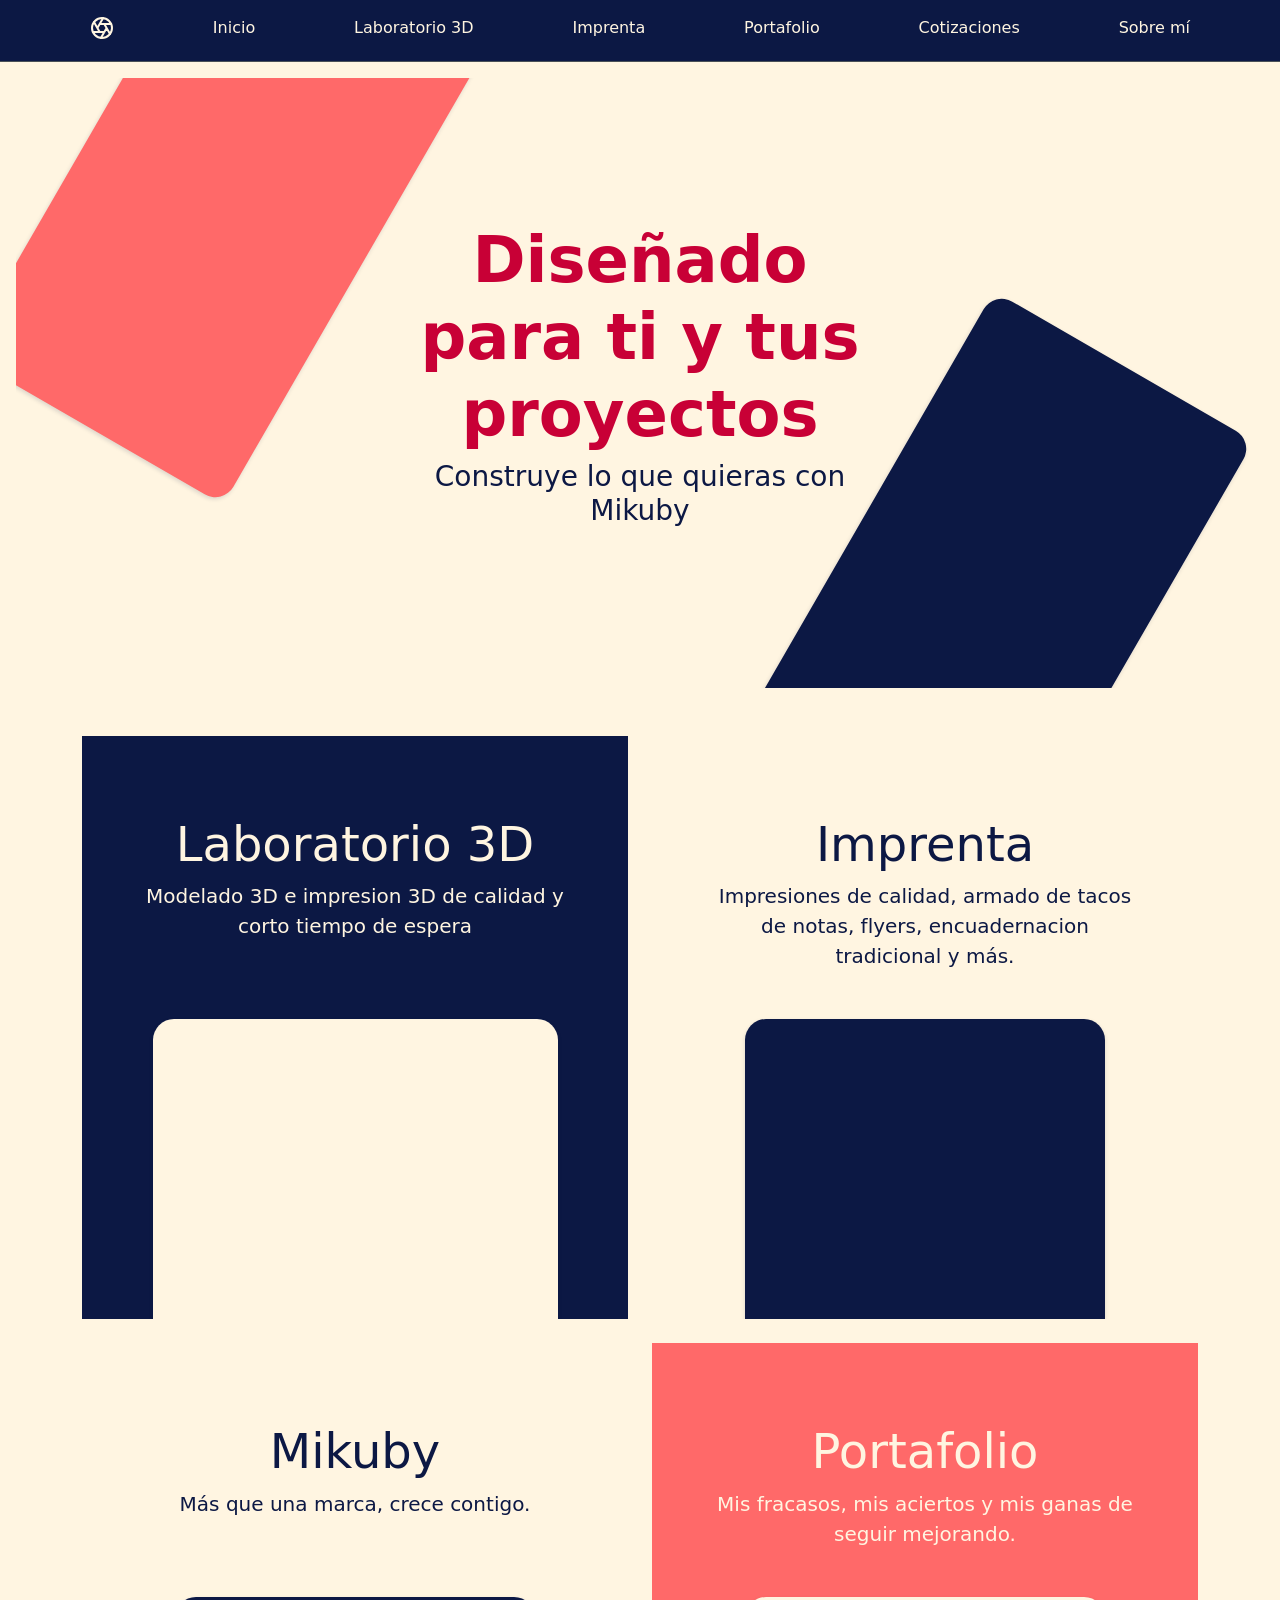
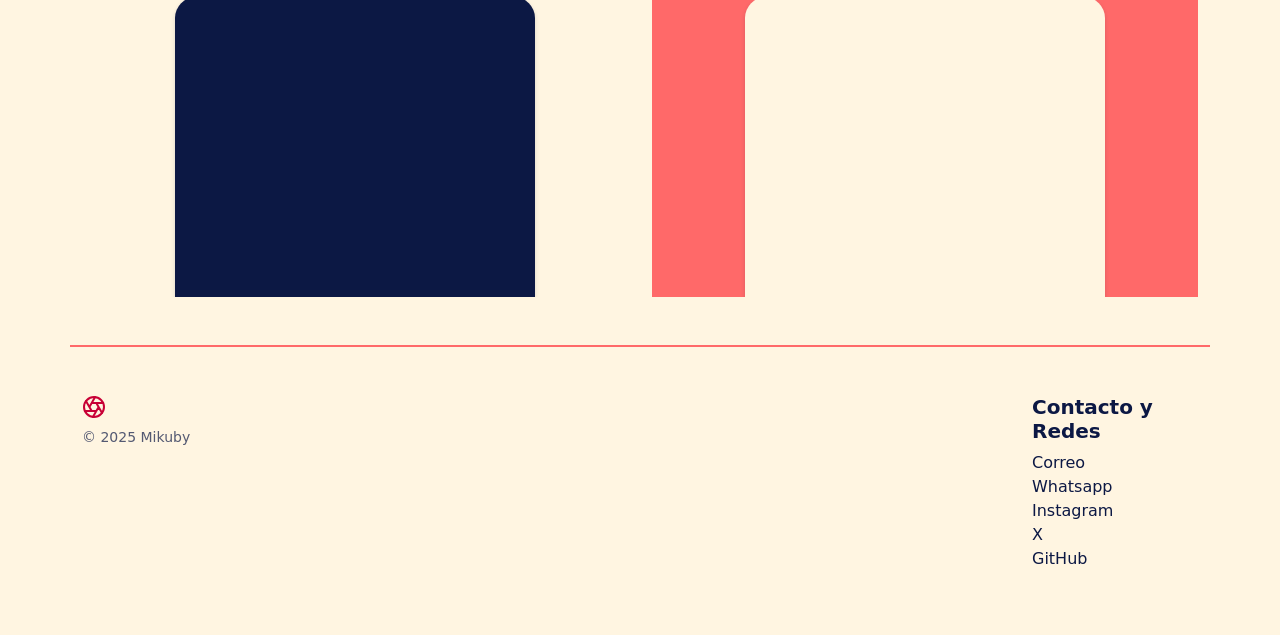
==== about.html @ ff7c7c5b "Add files via upload" ====
<!doctype html>
<html lang="es" data-bs-theme="auto">
<head>
    <meta charset="utf-8" />
    <meta name="viewport" content="width=device-width, initial-scale=1" />
    <meta name="description" content="Mikuby - Sitio en construcción" />
    <title>Mikuby - En construcción</title>
    
    <!-- Bootstrap CSS desde CDN -->
    <link href="https://cdn.jsdelivr.net/npm/bootstrap@5.3.2/dist/css/bootstrap.min.css" rel="stylesheet">
    <link href="style.css" rel="stylesheet">

</head>
<body>
    <!-- Iconos SVG -->
    <svg xmlns="http://www.w3.org/2000/svg" class="d-none">
        <symbol id="aperture" fill="none" stroke="currentColor" stroke-linecap="round" stroke-linejoin="round" stroke-width="2" viewBox="0 0 24 24">
            <circle cx="12" cy="12" r="10"></circle>
            <path d="M14.31 8l5.74 9.94M9.69 8h11.48M7.38 12l5.74-9.94M9.69 16L3.95 6.06M14.31 16H2.83m13.79-4l-5.74 9.94"></path>
        </symbol>
        <symbol id="cart" viewBox="0 0 16 16">
            <path d="M0 1.5A.5.5 0 0 1 .5 1H2a.5.5 0 0 1 .485.379L2.89 3H14.5a.5.5 0 0 1 .49.598l-1 5a.5.5 0 0 1-.465.401l-9.397.472L4.415 11H13a.5.5 0 0 1 0 1H4a.5.5 0 0 1-.491-.408L2.01 3.607 1.61 2H.5a.5.5 0 0 1-.5-.5zM3.102 4l.84 4.479 9.144-.459L13.89 4H3.102zM5 12a2 2 0 1 0 0 4 2 2 0 0 0 0-4zm7 0a2 2 0 1 0 0 4 2 2 0 0 0 0-4zm-7 1a1 1 0 1 1 0 2 1 1 0 0 1 0-2zm7 0a1 1 0 1 1 0 2 1 1 0 0 1 0-2z"></path>
        </symbol>
        <symbol id="chevron-right" viewBox="0 0 16 16">
            <path fill-rule="evenodd" d="M4.646 1.646a.5.5 0 0 1 .708 0l6 6a.5.5 0 0 1 0 .708l-6 6a.5.5 0 0 1-.708-.708L10.293 8 4.646 2.354a.5.5 0 0 1 0-.708z"></path>
        </symbol>
    </svg>

    <!-- Navegación -->
    <nav class="navbar navbar-expand-md bg-dark sticky-top border-bottom" data-bs-theme="dark">
        <div class="container">
            <a class="navbar-brand d-md-none" href="#">
                <svg class="bi" width="24" height="24"><use xlink:href="#aperture"></use></svg>
                Mikuby
            </a>
            <button class="navbar-toggler" type="button" data-bs-toggle="offcanvas" data-bs-target="#offcanvas" aria-controls="offcanvas">
                <span class="navbar-toggler-icon"></span>
            </button>
            <div class="offcanvas offcanvas-end" tabindex="-1" id="offcanvas">
                <div class="offcanvas-header">
                    <h5 class="offcanvas-title">Mikuby</h5>
                    <button type="button" class="btn-close" data-bs-dismiss="offcanvas"></button>
                </div>
                <div class="offcanvas-body">
                    <ul class="navbar-nav flex-grow-1 justify-content-between">
                        <li class="nav-item">
                            <a class="nav-link" href="index.html">
                                <svg class="bi" width="24" height="24"><use xlink:href="#aperture"></use></svg>
                            </a>
                        </li>
                        <li class="nav-item"><a class="nav-link" href="index.html">Inicio</a></li>
                        <li class="nav-item"><a class="nav-link" href="laboratorio.html">Laboratorio 3D</a></li>
                        <li class="nav-item"><a class="nav-link" href="imprenta.html">Imprenta</a></li>
                        <li class="nav-item"><a class="nav-link" href="portafolio">Portafolio</a></li>
                        <li class="nav-item"><a class="nav-link" href="cotizacion.html">Cotizaciones</a></li>
                        <li class="nav-item"><a class="nav-link" href="about.html">Sobre mí</a></li>
                    </ul>
                </div>
            </div>
        </div>
    </nav>

    <!-- Hero Section -->
    <main>
        <div class="hero-section position-relative overflow-hidden p-3 p-md-5 m-md-3 text-center">
            <div class="col-md-6 p-lg-5 mx-auto my-5">
                <h1 class="display-3 fw-bold">Diseñado para ti y tus proyectos</h1>
                <h3 class="fw-normal text-muted mb-3">Construye lo que quieras con Mikuby</h3>
                <div class="d-flex gap-3 justify-content-center lead fw-normal"></div>
            </div>
            <div class="product-device shadow-sm d-none d-md-block"></div>
            <div class="product-device product-device-2 shadow-sm d-none d-md-block"></div>
        </div>

<!-- Features Grid -->
<div class="container my-5">
    <div class="row g-4">
        <!-- Laboratorio 3D -->
        <div class="col-md-6">
            <div class="text-bg-dark pt-3 px-3 pt-md-5 px-md-5 text-center overflow-hidden h-100 d-flex flex-column">
                <div class="my-3 py-3">
                    <h2 class="display-5">Laboratorio 3D</h2>
                    <p class="lead">Modelado 3D e impresion 3D de calidad y corto tiempo de espera</p>
                </div>
                <div class="bg-body-tertiary shadow-sm mx-auto mt-auto" style="width: 90%; height: 300px; border-radius: 21px 21px 0 0"></div>
            </div>
        </div>
        
        <!-- Imprenta -->
        <div class="col-md-6">
            <div class="bg-body-tertiary pt-3 px-3 pt-md-5 px-md-5 text-center overflow-hidden h-100 d-flex flex-column">
                <div class="my-3 p-3">
                    <h2 class="display-5">Imprenta</h2>
                    <p class="lead">Impresiones de calidad, armado de tacos de notas, flyers, encuadernacion tradicional y más.</p>
                </div>
                <div class="bg-dark shadow-sm mx-auto mt-auto" style="width: 80%; height: 300px; border-radius: 21px 21px 0 0"></div>
            </div>
        </div>
        
        <!-- Mikuby -->
        <div class="col-md-6">
            <div class="bg-body-tertiary pt-3 px-3 pt-md-5 px-md-5 text-center overflow-hidden h-100 d-flex flex-column">
                <div class="my-3 p-3">
                    <h2 class="display-5">Mikuby</h2>
                    <p class="lead">Más que una marca, crece contigo.</p>
                </div>
                <div class="bg-dark shadow-sm mx-auto mt-auto" style="width: 80%; height: 300px; border-radius: 21px 21px 0 0"></div>
            </div>
        </div>
        
        <!-- Portafolio -->
        <div class="col-md-6">
            <div class="text-bg-primary pt-3 px-3 pt-md-5 px-md-5 text-center overflow-hidden h-100 d-flex flex-column">
                <div class="my-3 py-3">
                    <h2 class="display-5">Portafolio</h2>
                    <p class="lead">Mis fracasos, mis aciertos y mis ganas de seguir mejorando.</p>
                </div>
                <div class="bg-body-tertiary shadow-sm mx-auto mt-auto" style="width: 80%; height: 300px; border-radius: 21px 21px 0 0"></div>
            </div>
        </div>
    </div>
</div>

    <!-- Footer -->
    <footer class="container py-5">
        <div class="row">
            <div class="col-12 col-md">
                <svg xmlns="http://www.w3.org/2000/svg" width="24" height="24" fill="none" stroke="currentColor" stroke-linecap="round" stroke-linejoin="round" stroke-width="2" class="d-block mb-2" viewBox="0 0 24 24">
                    <circle cx="12" cy="12" r="10"></circle>
                    <path d="M14.31 8l5.74 9.94M9.69 8h11.48M7.38 12l5.74-9.94M9.69 16L3.95 6.06M14.31 16H2.83m13.79-4l-5.74 9.94"></path>
                </svg>
                <small class="d-block mb-3 text-body-secondary">&copy; 2025 Mikuby</small>
            </div>
            <div class="col-2">
                <h5>Contacto y Redes</h5>
                <ul class="list-unstyled text-small">
                    <li><a class="link-secondary text-decoration-none" href="mailto:fernanda.humeres@uc.cl">Correo</a></li>
                    <li><a class="link-secondary text-decoration-none" href="https://wa.me/946880906">Whatsapp</a></li>
                    <li><a class="link-secondary text-decoration-none" href="https://www.instagram.com/fefy_humeres/">Instagram</a></li>
                    <li><a class="link-secondary text-decoration-none" href="https://x.com/FefyHumeres">X</a></li>
                    <li><a class="link-secondary text-decoration-none" href="https://github.com/Mikuby11">GitHub</a></li>
                </ul>
            </div>
    </footer>

    <script src="https://cdn.jsdelivr.net/npm/bootstrap@5.3.2/dist/js/bootstrap.bundle.min.js"></script>
</body>

</html>
---- style.css ----
/* ========================================
   PALETA DE COLORES MIKUBY
   ======================================== */
:root {
    --azul-oscuro: #0C1844;    /* Azul marino profundo */
    --rojo-intenso: #C80036;   /* Rojo vibrante */
    --rosa-suave: #FF6969;     /* Rosa/coral */
    --crema: #FFF5E1;          /* Crema cálido */
}

/* ========================================
   ESTILOS GENERALES
   ======================================== */
body {
    background-color: var(--crema);
    color: var(--azul-oscuro);
}

/* ========================================
   NAVEGACIÓN
   ======================================== */
.navbar.bg-dark {
    background-color: var(--azul-oscuro) !important;
}

.navbar-brand,
.nav-link {
    color: var(--crema) !important;
    transition: color 0.3s ease;
}

.nav-link:hover {
    color: var(--rosa-suave) !important;
}

/* ========================================
   HERO SECTION
   ======================================== */
.bg-body-tertiary {
    background-color: var(--crema) !important;
}

.hero-section h1 {
    color: var(--rojo-intenso) !important;
}

.hero-section h3 {
    color: var(--azul-oscuro) !important;
}

/* Dispositivos decorativos del hero */
.product-device {
    position: absolute;
    right: 10%;
    bottom: -30%;
    width: 300px;
    height: 540px;
    background-color: var(--azul-oscuro);
    border-radius: 21px;
    transform: rotate(30deg);
}

.product-device-2 {
    top: -25%;
    right: auto;
    bottom: 0;
    left: 5%;
    background-color: var(--rosa-suave);
}

/* ========================================
   SECCIONES DE SERVICIOS
   ======================================== */

/* Laboratorio 3D - Fondo oscuro */
.text-bg-dark {
    background-color: var(--azul-oscuro) !important;
    color: var(--crema) !important;
}

/* Portafolio - Fondo destacado */
.text-bg-primary {
    background-color: var(--rosa-suave) !important;
    color: var(--crema) !important;
}

/* Recuadros de imágenes */
.bg-dark {
    background-color: var(--azul-oscuro) !important;
}

.shadow-sm {
    box-shadow: 0 0.125rem 0.25rem rgba(12, 24, 68, 0.15) !important;
}

/* ========================================
   FOOTER
   ======================================== */
footer {
    background-color: var(--crema);
    border-top: 2px solid var(--rosa-suave);
    padding-top: 2rem;
}

footer h5 {
    color: var(--azul-oscuro);
    font-weight: 600;
}

footer .link-secondary {
    color: var(--azul-oscuro) !important;
    transition: color 0.3s ease;
}

footer .link-secondary:hover {
    color: var(--rojo-intenso) !important;
}

footer .text-body-secondary {
    color: var(--azul-oscuro) !important;
    opacity: 0.7;
}

footer svg {
    stroke: var(--rojo-intenso);
}

/* ========================================
   UTILIDADES Y RESPONSIVE
   ======================================== */
.bd-placeholder-img {
    font-size: 1.125rem;
    text-anchor: middle;
    -webkit-user-select: none;
    -moz-user-select: none;
    user-select: none;
}

@media (min-width: 768px) {
    .bd-placeholder-img-lg {
        font-size: 3.5rem;
    }
}

@media (max-width: 768px) {
    .product-device,
    .product-device-2 {
        display: none;
    }
}

.bi {
    vertical-align: -0.125em;
    fill: currentColor;
}

/* ========================================
   BOTONES PERSONALIZADOS
   ======================================== */
.btn-mikuby-primary {
    background-color: var(--rojo-intenso);
    border-color: var(--rojo-intenso);
    color: var(--crema);
    font-weight: 600;
    transition: all 0.3s ease;
}

.btn-mikuby-primary:hover {
    background-color: var(--azul-oscuro);
    border-color: var(--azul-oscuro);
    color: var(--crema);
    transform: translateY(-2px);
    box-shadow: 0 4px 8px rgba(200, 0, 54, 0.3);
}

.btn-mikuby-secondary {
    background-color: var(--rosa-suave);
    border-color: var(--rosa-suave);
    color: var(--azul-oscuro);
    font-weight: 600;
    transition: all 0.3s ease;
}

.btn-mikuby-secondary:hover {
    background-color: var(--rojo-intenso);
    border-color: var(--rojo-intenso);
    color: var(--crema);
    transform: translateY(-2px);
}

/* ========================================
   ANIMACIONES SUAVES
   ======================================== */
* {
    transition: background-color 0.3s ease, color 0.3s ease;
}

a {
    text-decoration: none;
}

/* Efecto hover en las tarjetas de servicios */
.overflow-hidden {
    transition: transform 0.3s ease;
}

.overflow-hidden:hover {
    transform: translateY(-5px);
}

/* ========================================
   ESTILOS PARA PORTAFOLIO/ALBUM
   ======================================== */

/* Cards del portafolio */
.album .card {
    background-color: var(--crema) !important;
    border: 2px solid var(--azul-oscuro);
    border-radius: 16px;
    overflow: hidden;
    transition: all 0.3s ease;
}

.album .card:hover {
    transform: translateY(-8px);
    box-shadow: 0 8px 20px rgba(12, 24, 68, 0.2);
    border-color: var(--rojo-intenso);
}

.album .card-title {
    color: var(--azul-oscuro);
    font-weight: 700;
    font-size: 1.2rem;
}

.album .card-text {
    color: var(--azul-oscuro) !important;
    opacity: 0.8;
}

.album .btn-outline-secondary {
    border-color: var(--rosa-suave) !important;
    color: var(--rosa-suave) !important;
    background-color: transparent;
    font-weight: 600;
    font-size: 0.75rem;
}

.album .btn-outline-secondary:hover {
    background-color: var(--rosa-suave) !important;
    color: var(--crema) !important;
}

.album .text-body-secondary {
    color: var(--azul-oscuro) !important;
    opacity: 0.6;
    font-weight: 500;
}

/* Imágenes de las cards */
.album .card-img-top {
    height: 250px;
    object-fit: cover;
    border-bottom: 2px solid var(--azul-oscuro);
}

/* Ajuste del fondo del album */
.album.bg-body-tertiary {
    background-color: var(--crema) !important;
}
/* ========================================
   TABLA DE HABILIDADES - ESTILO MEJORADO
   ======================================== */
.container.habilidades-section {
    background-color: var(--crema);
    padding: 3rem 2rem;
    border-radius: 24px;
    margin-bottom: 3rem;
    border: none;
}

.container.habilidades-section h4 {
    color: var(--azul-oscuro);
    font-weight: 800;
    margin-bottom: 2.5rem;
    font-size: 2.2rem;
    text-align: center;
    text-transform: uppercase;
    letter-spacing: 1px;
}

/* Reset completo de estilos Bootstrap para esta tabla específica */
.habilidades-section .table {
    background-color: var(--crema) !important;
    border: 2px solid !important;
    border-color: var(--rosa-suave) !important;
    border-radius: 16px !important;
    overflow: hidden;
    margin: 0;
    box-shadow: 0 4px 15px rgba(12, 24, 68, 0.08);
    border-collapse: separate !important;
    border-spacing: 0 !important;
}

.habilidades-section .table thead th {
    background-color: var(--rosa-suave) !important;
    color: var(--crema) !important;
    padding: 1.2rem 1.5rem !important;
    border: none !important;
    border-bottom: none !important;
    font-weight: 700;
    text-transform: uppercase;
    letter-spacing: 0.5px;
    font-size: 0.95rem;
}

.habilidades-section .table tbody {
    background-color: var(--crema) !important;
}

.habilidades-section .table tbody td {
    background-color: var(--crema) !important;
    color: var(--azul-oscuro) !important;
    padding: 1.3rem 1.5rem !important;
    vertical-align: middle !important;
    border-top: 1px solid rgba(255, 105, 105, 0.1) !important;
    border-bottom: none !important;
    border-left: none !important;
    border-right: none !important;
    font-weight: 600;
    font-size: 1.05rem;
}

.habilidades-section .table tbody tr {
    transition: all 0.3s ease;
    background-color: white !important;
}

.habilidades-section .table tbody tr:hover {
    background-color: rgba(255, 105, 105, 0.05) !important;
    transform: translateX(5px);
}

.habilidades-section .table tbody tr:hover td {
    background-color: rgba(255, 105, 105, 0.05) !important;
}

/* Barras de progreso SVG - Estilo mejorado */
.habilidades-section .table svg {
    width: 100%;
    height: 24px;
    display: block;
}

.habilidades-section .table svg rect {
    fill: var(--rosa-suave);
    transition: fill 0.4s ease, filter 0.4s ease;
    filter: drop-shadow(0 2px 4px rgba(255, 105, 105, 0.3));
}

.habilidades-section .table tbody tr:hover svg rect {
    fill: var(--rojo-intenso);
    filter: drop-shadow(0 3px 8px rgba(200, 0, 54, 0.4));
}

/* Primera columna con ancho fijo */
.habilidades-section .table tbody td:first-child {
    width: 30%;
    min-width: 150px;
    font-weight: 700;
}

/* ========================================
   GRÁFICO - ESTILOS MEJORADOS
   ======================================== */
.grafico-section {
    margin-bottom: 3rem;
}

.grafico-section .card {
    background-color: var(--crema) !important;
    border: 3px solid var(--rojo-intenso) !important;
    border-radius: 24px;
    overflow: hidden;
    box-shadow: 0 12px 35px rgba(12, 24, 68, 0.15);
    transition: transform 0.3s ease, box-shadow 0.3s ease;
}

.grafico-section .card:hover {
    transform: translateY(-5px);
    box-shadow: 0 15px 45px rgba(12, 24, 68, 0.2);
}

.grafico-section .card-header {
    background-color: var(--rojo-intenso) !important;
    color: var(--crema) !important;
    font-weight: 800;
    font-size: 1.4rem;
    padding: 1.8rem;
    border-bottom: none !important;
    text-align: center;
    letter-spacing: 0.5px;
}

.grafico-section .card-body {
    padding: 2.5rem;
}

/* Canvas del gráfico */
#graficoBarras {
    max-height: 400px;
    width: 100% !important;
}

/* ========================================
   RESPONSIVE
   ======================================== */
@media (max-width: 768px) {
    .container.habilidades-section h4 {
        font-size: 1.6rem;
    }
    
    .table thead th,
    .table tbody td {
        padding: 1rem;
        font-size: 0.9rem;
    }
    
    .table svg {
        height: 20px;
    }
    
    .grafico-section .card-header {
        font-size: 1.1rem;
        padding: 1.3rem;
    }
}
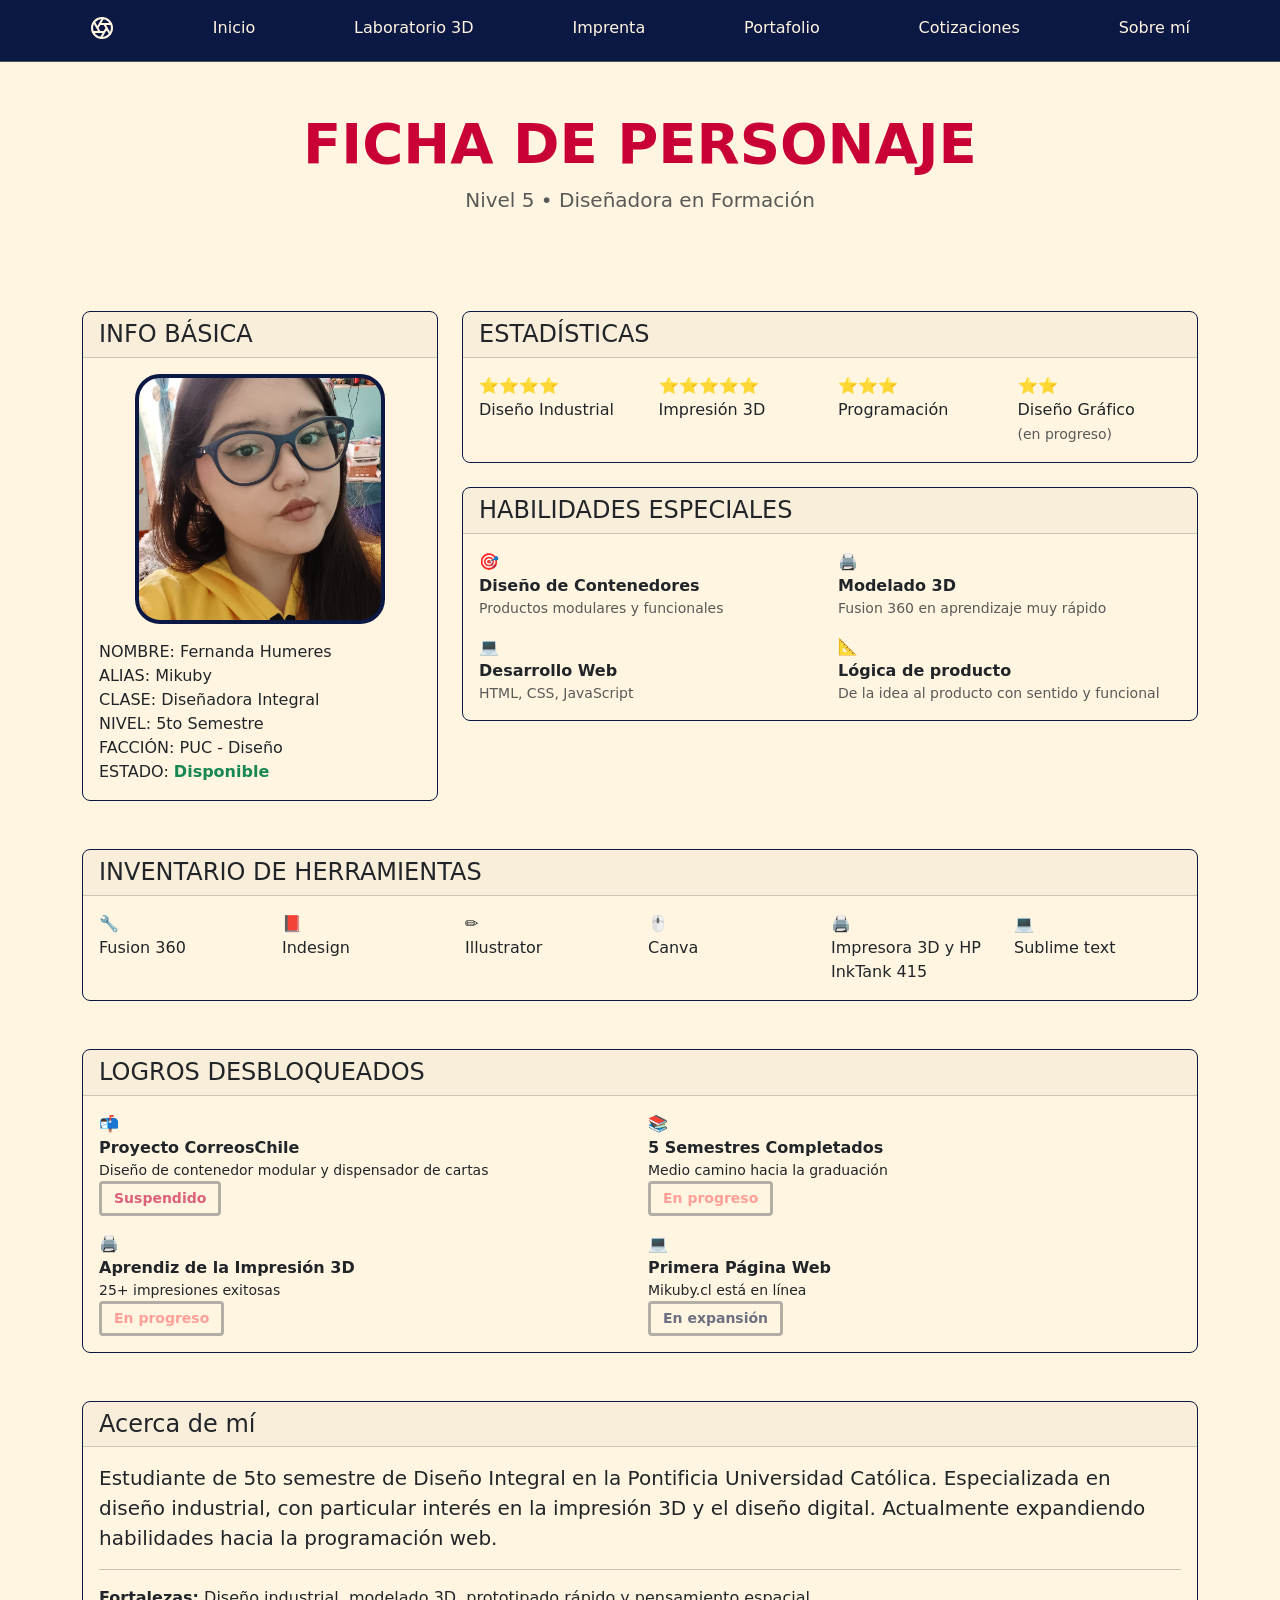
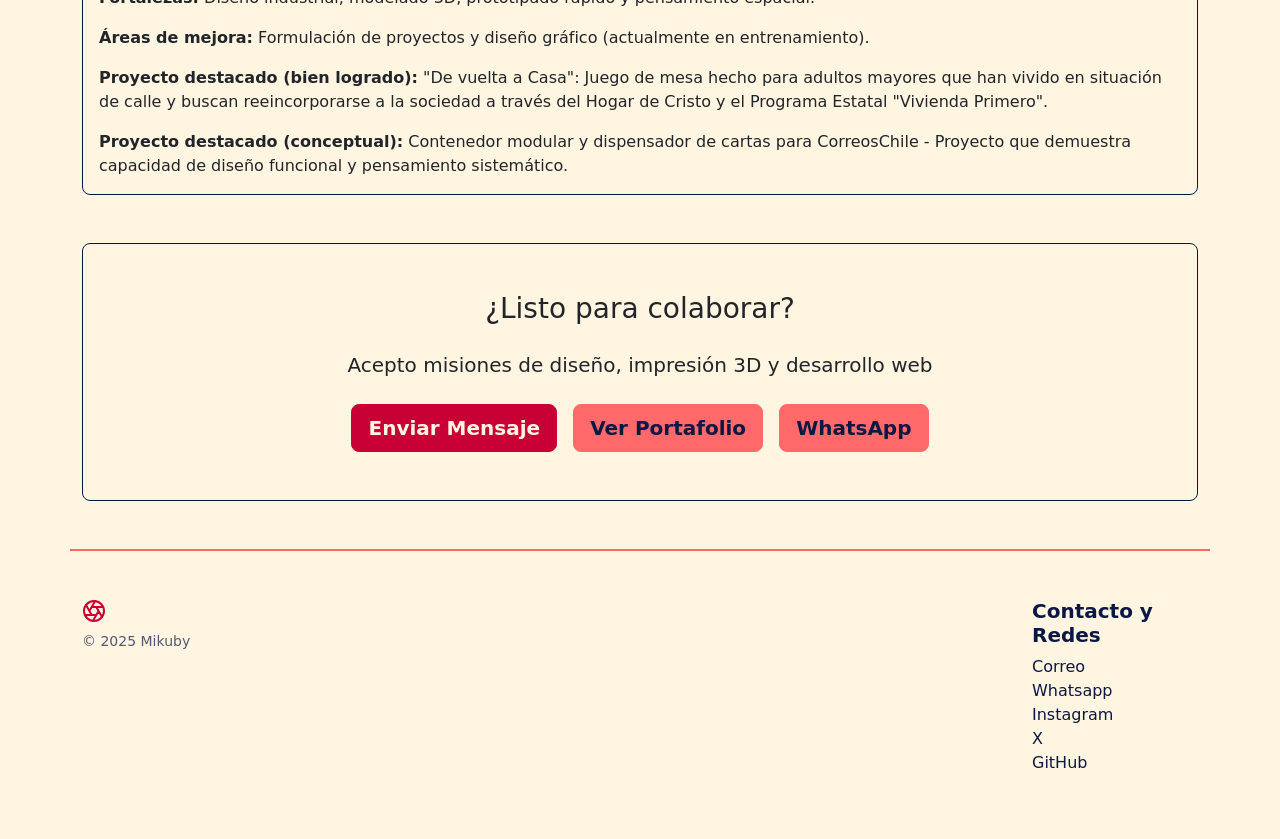
==== commit 10562ff6: "Add files via upload" ====
--- a/about.html
+++ b/about.html
@@ -3,13 +3,12 @@
 <head>
     <meta charset="utf-8" />
     <meta name="viewport" content="width=device-width, initial-scale=1" />
-    <meta name="description" content="Mikuby - Sitio en construcción" />
-    <title>Mikuby - En construcción</title>
+    <meta name="description" content="Mikuby - Sobre mí" />
+    <title>Mikuby - Sobre mí</title>
     
     <!-- Bootstrap CSS desde CDN -->
     <link href="https://cdn.jsdelivr.net/npm/bootstrap@5.3.2/dist/css/bootstrap.min.css" rel="stylesheet">
     <link href="style.css" rel="stylesheet">
-
 </head>
 <body>
     <!-- Iconos SVG -->
@@ -17,12 +16,6 @@
         <symbol id="aperture" fill="none" stroke="currentColor" stroke-linecap="round" stroke-linejoin="round" stroke-width="2" viewBox="0 0 24 24">
             <circle cx="12" cy="12" r="10"></circle>
             <path d="M14.31 8l5.74 9.94M9.69 8h11.48M7.38 12l5.74-9.94M9.69 16L3.95 6.06M14.31 16H2.83m13.79-4l-5.74 9.94"></path>
-        </symbol>
-        <symbol id="cart" viewBox="0 0 16 16">
-            <path d="M0 1.5A.5.5 0 0 1 .5 1H2a.5.5 0 0 1 .485.379L2.89 3H14.5a.5.5 0 0 1 .49.598l-1 5a.5.5 0 0 1-.465.401l-9.397.472L4.415 11H13a.5.5 0 0 1 0 1H4a.5.5 0 0 1-.491-.408L2.01 3.607 1.61 2H.5a.5.5 0 0 1-.5-.5zM3.102 4l.84 4.479 9.144-.459L13.89 4H3.102zM5 12a2 2 0 1 0 0 4 2 2 0 0 0 0-4zm7 0a2 2 0 1 0 0 4 2 2 0 0 0 0-4zm-7 1a1 1 0 1 1 0 2 1 1 0 0 1 0-2zm7 0a1 1 0 1 1 0 2 1 1 0 0 1 0-2z"></path>
-        </symbol>
-        <symbol id="chevron-right" viewBox="0 0 16 16">
-            <path fill-rule="evenodd" d="M4.646 1.646a.5.5 0 0 1 .708 0l6 6a.5.5 0 0 1 0 .708l-6 6a.5.5 0 0 1-.708-.708L10.293 8 4.646 2.354a.5.5 0 0 1 0-.708z"></path>
         </symbol>
     </svg>
 
@@ -51,7 +44,7 @@
                         <li class="nav-item"><a class="nav-link" href="index.html">Inicio</a></li>
                         <li class="nav-item"><a class="nav-link" href="laboratorio.html">Laboratorio 3D</a></li>
                         <li class="nav-item"><a class="nav-link" href="imprenta.html">Imprenta</a></li>
-                        <li class="nav-item"><a class="nav-link" href="portafolio">Portafolio</a></li>
+                        <li class="nav-item"><a class="nav-link" href="portafolio.html">Portafolio</a></li>
                         <li class="nav-item"><a class="nav-link" href="cotizacion.html">Cotizaciones</a></li>
                         <li class="nav-item"><a class="nav-link" href="about.html">Sobre mí</a></li>
                     </ul>
@@ -60,66 +53,314 @@
         </div>
     </nav>
 
-    <!-- Hero Section -->
+    <!-- Main Content -->
     <main>
-        <div class="hero-section position-relative overflow-hidden p-3 p-md-5 m-md-3 text-center">
-            <div class="col-md-6 p-lg-5 mx-auto my-5">
-                <h1 class="display-3 fw-bold">Diseñado para ti y tus proyectos</h1>
-                <h3 class="fw-normal text-muted mb-3">Construye lo que quieras con Mikuby</h3>
-                <div class="d-flex gap-3 justify-content-center lead fw-normal"></div>
-            </div>
-            <div class="product-device shadow-sm d-none d-md-block"></div>
-            <div class="product-device product-device-2 shadow-sm d-none d-md-block"></div>
-        </div>
-
-<!-- Features Grid -->
-<div class="container my-5">
-    <div class="row g-4">
-        <!-- Laboratorio 3D -->
-        <div class="col-md-6">
-            <div class="text-bg-dark pt-3 px-3 pt-md-5 px-md-5 text-center overflow-hidden h-100 d-flex flex-column">
-                <div class="my-3 py-3">
-                    <h2 class="display-5">Laboratorio 3D</h2>
-                    <p class="lead">Modelado 3D e impresion 3D de calidad y corto tiempo de espera</p>
-                </div>
-                <div class="bg-body-tertiary shadow-sm mx-auto mt-auto" style="width: 90%; height: 300px; border-radius: 21px 21px 0 0"></div>
-            </div>
-        </div>
-        
-        <!-- Imprenta -->
-        <div class="col-md-6">
-            <div class="bg-body-tertiary pt-3 px-3 pt-md-5 px-md-5 text-center overflow-hidden h-100 d-flex flex-column">
-                <div class="my-3 p-3">
-                    <h2 class="display-5">Imprenta</h2>
-                    <p class="lead">Impresiones de calidad, armado de tacos de notas, flyers, encuadernacion tradicional y más.</p>
-                </div>
-                <div class="bg-dark shadow-sm mx-auto mt-auto" style="width: 80%; height: 300px; border-radius: 21px 21px 0 0"></div>
-            </div>
-        </div>
-        
-        <!-- Mikuby -->
-        <div class="col-md-6">
-            <div class="bg-body-tertiary pt-3 px-3 pt-md-5 px-md-5 text-center overflow-hidden h-100 d-flex flex-column">
-                <div class="my-3 p-3">
-                    <h2 class="display-5">Mikuby</h2>
-                    <p class="lead">Más que una marca, crece contigo.</p>
-                </div>
-                <div class="bg-dark shadow-sm mx-auto mt-auto" style="width: 80%; height: 300px; border-radius: 21px 21px 0 0"></div>
-            </div>
-        </div>
-        
-        <!-- Portafolio -->
-        <div class="col-md-6">
-            <div class="text-bg-primary pt-3 px-3 pt-md-5 px-md-5 text-center overflow-hidden h-100 d-flex flex-column">
-                <div class="my-3 py-3">
-                    <h2 class="display-5">Portafolio</h2>
-                    <p class="lead">Mis fracasos, mis aciertos y mis ganas de seguir mejorando.</p>
-                </div>
-                <div class="bg-body-tertiary shadow-sm mx-auto mt-auto" style="width: 80%; height: 300px; border-radius: 21px 21px 0 0"></div>
-            </div>
-        </div>
-    </div>
-</div>
+        <!-- Hero simplificado -->
+        <div class="hero-section position-relative overflow-hidden p-3 p-md-4 text-center">
+            <div class="col-md-8 mx-auto my-4">
+                <h1 class="display-4 fw-bold">FICHA DE PERSONAJE</h1>
+                <p class="lead text-muted">Nivel 5 • Diseñadora en Formación</p>
+            </div>
+        </div>
+
+        <!-- Ficha Principal -->
+        <div class="container my-5">
+            <div class="row g-4">
+                
+                <!-- Card Principal - Info Básica -->
+                <div class="col-lg-4">
+                    <div class="card ficha-card h-100">
+                        <div class="card-header ficha-header">
+                            <h4 class="mb-0">INFO BÁSICA</h4>
+                        </div>
+                        <div class="card-body">
+                            <div class="fefy-img mx-auto mb-3"></div>
+                            
+                            <div class="info-item">
+                                <span class="info-label">NOMBRE:</span>
+                                <span class="info-value">Fernanda Humeres</span>
+                            </div>
+                            
+                            <div class="info-item">
+                                <span class="info-label">ALIAS:</span>
+                                <span class="info-value">Mikuby</span>
+                            </div>
+                            
+                            <div class="info-item">
+                                <span class="info-label">CLASE:</span>
+                                <span class="info-value">Diseñadora Integral</span>
+                            </div>
+                            
+                            <div class="info-item">
+                                <span class="info-label">NIVEL:</span>
+                                <span class="info-value">5to Semestre</span>
+                            </div>
+                            
+                            <div class="info-item">
+                                <span class="info-label">FACCIÓN:</span>
+                                <span class="info-value">PUC - Diseño</span>
+                            </div>
+                            
+                            <div class="info-item">
+                                <span class="info-label">ESTADO:</span>
+                                <span class="info-value text-success fw-bold">Disponible</span>
+                            </div>
+                        </div>
+                    </div>
+                </div>
+
+                <!-- Stats y Habilidades -->
+                <div class="col-lg-8">
+                    <div class="row g-4">
+                        
+                        <!-- Stats Principales -->
+                        <div class="col-12">
+                            <div class="card ficha-card">
+                                <div class="card-header ficha-header">
+                                    <h4 class="mb-0">ESTADÍSTICAS</h4>
+                                </div>
+                                <div class="card-body">
+                                    <div class="row g-3">
+                                        <div class="col-md-3 col-6">
+                                            <div class="stat-box">
+                                                <div class="stat-number">⭐⭐⭐⭐</div>
+                                                <div class="stat-label">Diseño Industrial</div>
+                                            </div>
+                                        </div>
+                                        <div class="col-md-3 col-6">
+                                            <div class="stat-box">
+                                                <div class="stat-number">⭐⭐⭐⭐⭐</div>
+                                                <div class="stat-label">Impresión 3D</div>
+                                            </div>
+                                        </div>
+                                        <div class="col-md-3 col-6">
+                                            <div class="stat-box">
+                                                <div class="stat-number">⭐⭐⭐</div>
+                                                <div class="stat-label">Programación</div>
+                                            </div>
+                                        </div>
+                                        <div class="col-md-3 col-6">
+                                            <div class="stat-box">
+                                                <div class="stat-number">⭐⭐</div>
+                                                <div class="stat-label">Diseño Gráfico</div>
+                                                <small class="text-muted">(en progreso)</small>
+                                            </div>
+                                        </div>
+                                    </div>
+                                </div>
+                            </div>
+                        </div>
+
+                        <!-- Habilidades Especiales -->
+                        <div class="col-12">
+                            <div class="card ficha-card">
+                                <div class="card-header ficha-header">
+                                    <h4 class="mb-0">HABILIDADES ESPECIALES</h4>
+                                </div>
+                                <div class="card-body">
+                                    <div class="row g-3">
+                                        <div class="col-md-6">
+                                            <div class="skill-item">
+                                                <span class="skill-icon">🎯</span>
+                                                <div>
+                                                    <strong>Diseño de Contenedores</strong>
+                                                    <p class="mb-0 small text-muted">Productos modulares y funcionales</p>
+                                                </div>
+                                            </div>
+                                        </div>
+                                        <div class="col-md-6">
+                                            <div class="skill-item">
+                                                <span class="skill-icon">🖨️</span>
+                                                <div>
+                                                    <strong>Modelado 3D</strong>
+                                                    <p class="mb-0 small text-muted">Fusion 360 en aprendizaje muy rápido</p>
+                                                </div>
+                                            </div>
+                                        </div>
+                                        <div class="col-md-6">
+                                            <div class="skill-item">
+                                                <span class="skill-icon">💻</span>
+                                                <div>
+                                                    <strong>Desarrollo Web</strong>
+                                                    <p class="mb-0 small text-muted">HTML, CSS, JavaScript</p>
+                                                </div>
+                                            </div>
+                                        </div>
+                                        <div class="col-md-6">
+                                            <div class="skill-item">
+                                                <span class="skill-icon">📐</span>
+                                                <div>
+                                                    <strong>Lógica de producto</strong>
+                                                    <p class="mb-0 small text-muted">De la idea al producto con sentido y funcional</p>
+                                                </div>
+                                            </div>
+                                        </div>
+                                    </div>
+                                </div>
+                            </div>
+                        </div>
+
+                    </div>
+                </div>
+
+            </div>
+        </div>
+
+        <!-- Inventario / Herramientas -->
+        <div class="container my-5">
+            <div class="card ficha-card">
+                <div class="card-header ficha-header">
+                    <h4 class="mb-0">INVENTARIO DE HERRAMIENTAS</h4>
+                </div>
+                <div class="card-body">
+                    <div class="row row-cols-2 row-cols-md-3 row-cols-lg-6 g-3">
+                        <div class="col">
+                            <div class="tool-item">
+                                <div class="tool-icon">🔧</div>
+                                <div class="tool-name">Fusion 360</div>
+                            </div>
+                        </div>
+                        <div class="col">
+                            <div class="tool-item">
+                                <div class="tool-icon">📕</div>
+                                <div class="tool-name">Indesign</div>
+                            </div>
+                        </div>
+                        <div class="col">
+                            <div class="tool-item">
+                                <div class="tool-icon">✏️</div>
+                                <div class="tool-name">Illustrator</div>
+                            </div>
+                        </div>
+                        <div class="col">
+                            <div class="tool-item">
+                                <div class="tool-icon">🖱️</div>
+                                <div class="tool-name">Canva</div>
+                            </div>
+                        </div>
+                        <div class="col">
+                            <div class="tool-item">
+                                <div class="tool-icon">🖨️</div>
+                                <div class="tool-name">Impresora 3D y HP InkTank 415</div>
+                            </div>
+                        </div>
+                        <div class="col">
+                            <div class="tool-item">
+                                <div class="tool-icon">💻</div>
+                                <div class="tool-name">Sublime text</div>
+                            </div>
+                        </div>
+                    </div>
+                </div>
+            </div>
+        </div>
+
+        <!-- Logros Desbloqueados -->
+        <div class="container my-5">
+            <div class="card ficha-card">
+                <div class="card-header ficha-header">
+                    <h4 class="mb-0">LOGROS DESBLOQUEADOS</h4>
+                </div>
+                <div class="card-body">
+                    <div class="row g-3">
+                        <div class="col-md-6">
+                            <div class="achievement-item">
+                                <span class="achievement-icon">📬</span>
+                                <div>
+                                    <strong>Proyecto CorreosChile</strong>
+                                    <p class="mb-0 small">Diseño de contenedor modular y dispensador de cartas</p>
+                                    <span class="badge-suspendido btn-falso">Suspendido</span>
+                                </div>
+                            </div>
+                        </div>
+                        <div class="col-md-6">
+                            <div class="achievement-item">
+                                <span class="achievement-icon">📚</span>
+                                <div>
+                                    <strong>5 Semestres Completados</strong>
+                                    <p class="mb-0 small">Medio camino hacia la graduación</p>
+                                    <span class="badge-progreso btn-falso">En progreso</span>
+                                </div>
+                            </div>
+                        </div>
+                        <div class="col-md-6">
+                            <div class="achievement-item">
+                                <span class="achievement-icon">🖨️</span>
+                                <div>
+                                    <strong>Aprendiz de la Impresión 3D</strong>
+                                    <p class="mb-0 small">25+ impresiones exitosas</p>
+                                    <span class="badge-progreso btn-falso">En progreso</span>
+                                </div>
+                            </div>
+                        </div>
+                        <div class="col-md-6">
+                            <div class="achievement-item">
+                                <span class="achievement-icon">💻</span>
+                                <div>
+                                    <strong>Primera Página Web</strong>
+                                    <p class="mb-0 small">Mikuby.cl está en línea</p>
+                                    <span class="badge-expansion btn-falso">En expansión</span>
+                                </div>
+                            </div>
+                        </div>
+                    </div>
+                </div>
+            </div>
+        </div>
+
+        <!-- Biografía / Descripción -->
+        <div class="container my-5">
+            <div class="card ficha-card">
+                <div class="card-header ficha-header">
+                    <h4 class="mb-0">Acerca de mí</h4>
+                </div>
+                <div class="card-body">
+                    <p class="lead">
+                        Estudiante de 5to semestre de Diseño Integral en la Pontificia Universidad Católica. 
+                        Especializada en diseño industrial, con particular interés en la impresión 3D y 
+                        el diseño digital. Actualmente expandiendo habilidades hacia la programación web.
+                    </p>
+                    <hr>
+                    <p>
+                        <strong>Fortalezas:</strong> Diseño industrial, modelado 3D, prototipado rápido y pensamiento espacial.
+                    </p>
+                    <p>
+                        <strong>Áreas de mejora:</strong> Formulación de proyectos y diseño gráfico 
+                        (actualmente en entrenamiento).
+                    </p>
+                    <p>
+                        <strong>Proyecto destacado (bien logrado):</strong> "De vuelta a Casa": Juego de mesa hecho para adultos mayores que han vivido en situación de calle y buscan reeincorporarse a la sociedad a través del Hogar de Cristo y el Programa Estatal "Vivienda Primero".
+                    </p>
+                    <p class="mb-0">
+                        <strong>Proyecto destacado (conceptual):</strong> Contenedor modular y dispensador de cartas para CorreosChile - Proyecto que demuestra capacidad de diseño funcional y 
+                        pensamiento sistemático.
+                    </p>
+                </div>
+            </div>
+        </div>
+
+        <!-- Call to Action -->
+        <div class="container my-5 text-center">
+            <div class="card ficha-card">
+                <div class="card-body p-5">
+                    <h3 class="mb-4">¿Listo para colaborar?</h3>
+                    <p class="lead mb-4">Acepto misiones de diseño, impresión 3D y desarrollo web</p>
+                    <div class="d-flex gap-3 justify-content-center flex-wrap">
+                        <a href="mailto:fernanda.humeres@uc.cl" class="btn btn-mikuby-primary btn-lg">
+                            Enviar Mensaje
+                        </a>
+                        <a href="portafolio.html" class="btn btn-mikuby-secondary btn-lg">
+                            Ver Portafolio
+                        </a>
+                        <a href="https://wa.me/946880906" class="btn btn-mikuby-secondary btn-lg">
+                            WhatsApp
+                        </a>
+                    </div>
+                </div>
+            </div>
+        </div>
+
+    </main>
 
     <!-- Footer -->
     <footer class="container py-5">
@@ -141,10 +382,9 @@
                     <li><a class="link-secondary text-decoration-none" href="https://github.com/Mikuby11">GitHub</a></li>
                 </ul>
             </div>
+        </div>
     </footer>
 
     <script src="https://cdn.jsdelivr.net/npm/bootstrap@5.3.2/dist/js/bootstrap.bundle.min.js"></script>
 </body>
-
-</html>
-
+</html>
--- a/style.css
+++ b/style.css
@@ -93,6 +93,33 @@
     box-shadow: 0 0.125rem 0.25rem rgba(12, 24, 68, 0.15) !important;
 }
 
+.labo-img {
+    background-image: url("img/12.webp");
+    background-size: cover;
+    background-position: center;
+    background-repeat: no-repeat;
+}
+
+.imp-img {
+    background-image: url("img/14.webp");
+    background-size: cover;
+    background-position: center;
+    background-repeat: no-repeat;
+}
+
+.mikuby-img {
+    background-image: url("img/16.webp");
+    background-size: cover;
+    background-position: center;
+    background-repeat: no-repeat;
+}
+
+.port-img {
+    background-image: url("img/15.webp");
+    background-size: cover;
+    background-position: center;
+    background-repeat: no-repeat;
+}
 /* ========================================
    FOOTER
    ======================================== */
@@ -269,7 +296,7 @@
     background-color: var(--crema) !important;
 }
 /* ========================================
-   TABLA DE HABILIDADES - ESTILO MEJORADO
+   TABLA DE HABILIDADES
    ======================================== */
 .container.habilidades-section {
     background-color: var(--crema);
@@ -329,11 +356,6 @@
     border-right: none !important;
     font-weight: 600;
     font-size: 1.05rem;
-}
-
-.habilidades-section .table tbody tr {
-    transition: all 0.3s ease;
-    background-color: white !important;
 }
 
 .habilidades-section .table tbody tr:hover {
@@ -434,4 +456,107 @@
         font-size: 1.1rem;
         padding: 1.3rem;
     }
+}
+
+/* ========================================
+                    CARRUSEL
+   ======================================== */
+   .carousel-caption {
+                position: static !important;
+                padding-top: 1rem;
+                padding-bottom: 1rem;
+            }
+/* ========================================
+   CARRUSEL - Textos personalizados
+   ======================================== */
+
+.carousel-caption h5 {
+    color: var(--rojo-intenso) !important;
+    font-weight: 600;
+    font-size: 2rem; /* <-- tamaño del título */
+}
+
+.carousel-caption p {
+    color: var(--rosa-suave) !important;
+    font-size: 1.2rem; /* <-- tamaño del texto */
+}
+
+.carousel-caption {
+    background-color: var(--crema) !important;
+    padding: 1rem;
+    border-radius: 8px;
+}
+
+/* Punto activo */
+.carousel-indicators .active {
+    background-color: var(--rojo-intenso) !important; /* Color del punto seleccionado */
+}
+
+/* Puntos inactivos */
+.carousel-indicators [data-bs-target] {
+    background-color: var(--rosa-suave) !important;  /* Color de los puntos normales */
+    opacity: 1; /* Evita que Bootstrap los haga muy claros */
+}
+.card {
+  background-color: var(--crema);
+  border-radius: 8px;
+  border-color: var(--azul-oscuro);
+}
+
+.card-title {
+    color: var(--rojo-intenso);
+    font-size: 2rem;
+} 
+
+.card-text {
+    color: var(--rosa-suave);
+    font-size: 1.1rem;
+    text-align: justify;
+}
+
+.card img {
+    border-radius: 8px;
+}
+
+
+.fefy-img {
+    background-image: url("img/17.webp");
+    background-size: cover;
+    background-position: center;
+    background-repeat: no-repeat;
+}
+
+.btn-falso {
+    display: inline-block;
+    padding: 0.25rem 0.75rem;
+    font-size: 0.875rem;
+    font-weight: bold;
+    color: var(--gris-oscuro);
+    border: 3px solid gray;
+    border-radius: 4px;
+    opacity: 0.6; /* para simular disabled */
+    cursor: default;
+}
+
+.badge-progreso {
+    color: var(--rosa-suave);
+}
+
+.badge-suspendido {
+    color: var(--rojo-intenso);
+}
+
+.badge-expansion {
+    color: var(--azul-oscuro);
+}
+
+.fefy-img {
+    width: 250px;
+    height: 250px;
+    background-image: url('img/fefy.webp'); 
+    background-size: cover;
+    background-position: center;
+    border-radius: 10%;
+    border: 4px solid var(--azul-oscuro);
+    margin-bottom: 1rem;
 }
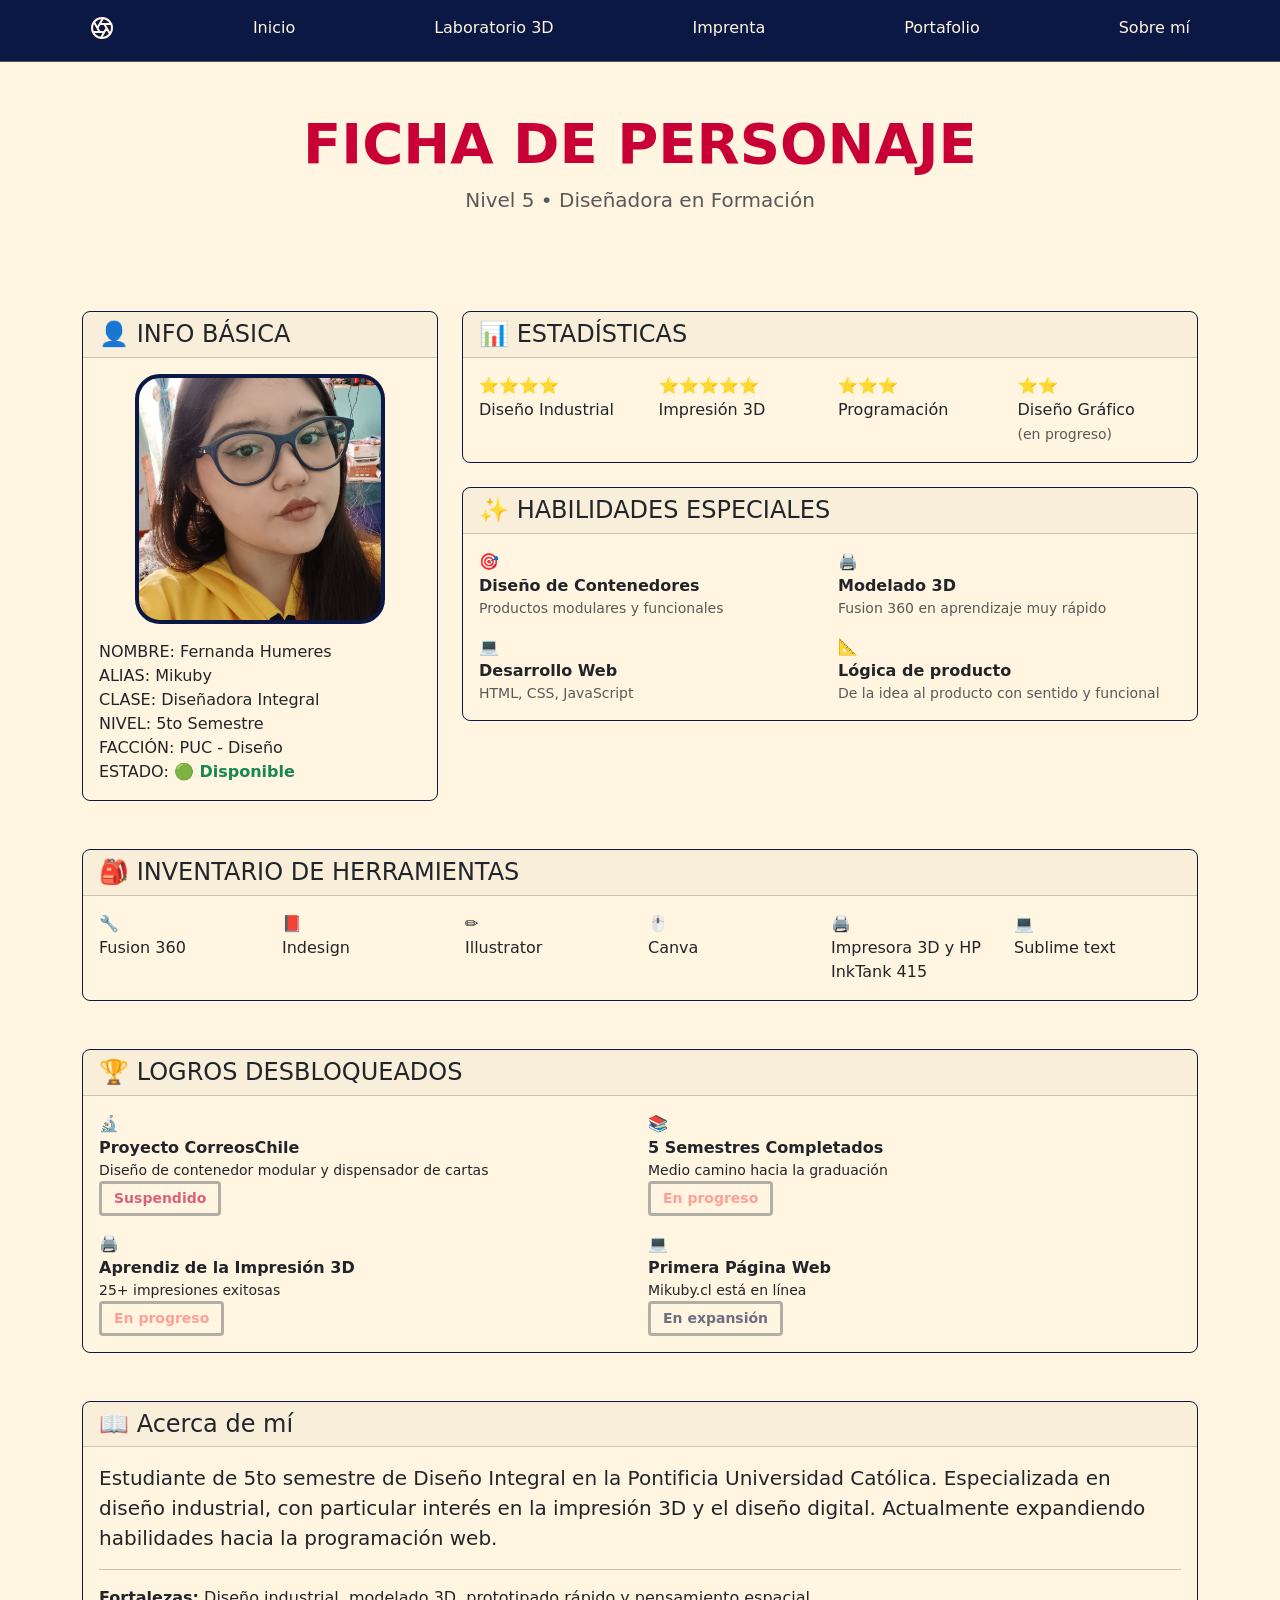
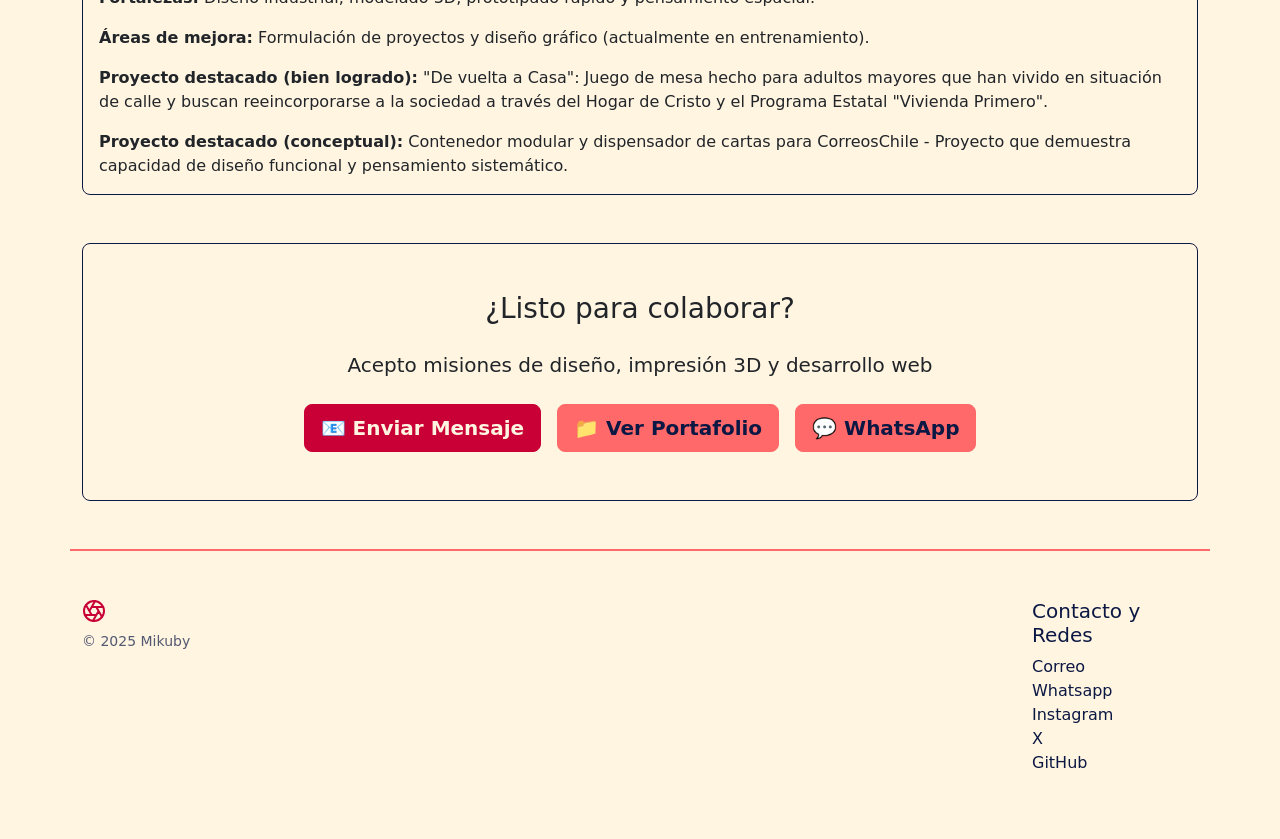
==== commit ea178579: "Add files via upload" ====
--- a/about.html
+++ b/about.html
@@ -1,17 +1,40 @@
 <!doctype html>
-<html lang="es" data-bs-theme="auto">
+<html lang="es">
 <head>
     <meta charset="utf-8" />
     <meta name="viewport" content="width=device-width, initial-scale=1" />
-    <meta name="description" content="Mikuby - Sobre mí" />
-    <title>Mikuby - Sobre mí</title>
-    
-    <!-- Bootstrap CSS desde CDN -->
-    <link href="https://cdn.jsdelivr.net/npm/bootstrap@5.3.2/dist/css/bootstrap.min.css" rel="stylesheet">
+    
+    <!-- SEO -->
+    <meta name="description" content="Sobre mí - Fernanda Humeres (Mikuby). Estudiante de Diseño Integral UC, especializada en diseño industrial e impresión 3D." />
+    <meta name="keywords" content="Fernanda Humeres, Mikuby, diseñadora industrial, estudiante diseño UC, impresión 3D" />
+    <meta name="author" content="Fernanda Humeres - Mikuby" />
+    <meta name="robots" content="index, follow" />
+    
+    <!-- Open Graph -->
+    <meta property="og:title" content="Sobre mí - Fernanda Humeres | Mikuby" />
+    <meta property="og:description" content="Estudiante de Diseño Integral PUC. Especializada en diseño industrial, impresión 3D y desarrollo web." />
+    <meta property="og:type" content="profile" />
+    
+    <title>Sobre mí - Fernanda Humeres | Mikuby</title>
+    
+    <!-- Preconnect -->
+    <link rel="preconnect" href="https://cdn.jsdelivr.net" crossorigin>
+    <link rel="dns-prefetch" href="https://cdn.jsdelivr.net">
+    
+    <!-- CSS Critical -->
+    <style>
+        body { background-color: #FFF5E1; margin: 0; }
+        .navbar { background-color: #0C1844 !important; }
+    </style>
+    
+    <!-- Bootstrap CSS diferido -->
+    <link href="https://cdn.jsdelivr.net/npm/bootstrap@5.3.2/dist/css/bootstrap.min.css" rel="stylesheet" media="print" onload="this.media='all'">
+    <noscript><link href="https://cdn.jsdelivr.net/npm/bootstrap@5.3.2/dist/css/bootstrap.min.css" rel="stylesheet"></noscript>
+    
     <link href="style.css" rel="stylesheet">
 </head>
 <body>
-    <!-- Iconos SVG -->
+    <!-- SVG Icons -->
     <svg xmlns="http://www.w3.org/2000/svg" class="d-none">
         <symbol id="aperture" fill="none" stroke="currentColor" stroke-linecap="round" stroke-linejoin="round" stroke-width="2" viewBox="0 0 24 24">
             <circle cx="12" cy="12" r="10"></circle>
@@ -22,22 +45,22 @@
     <!-- Navegación -->
     <nav class="navbar navbar-expand-md bg-dark sticky-top border-bottom" data-bs-theme="dark">
         <div class="container">
-            <a class="navbar-brand d-md-none" href="#">
+            <a class="navbar-brand d-md-none" href="index.html" aria-label="Mikuby Home">
                 <svg class="bi" width="24" height="24"><use xlink:href="#aperture"></use></svg>
                 Mikuby
             </a>
-            <button class="navbar-toggler" type="button" data-bs-toggle="offcanvas" data-bs-target="#offcanvas" aria-controls="offcanvas">
+            <button class="navbar-toggler" type="button" data-bs-toggle="offcanvas" data-bs-target="#offcanvas" aria-controls="offcanvas" aria-label="Toggle navigation">
                 <span class="navbar-toggler-icon"></span>
             </button>
             <div class="offcanvas offcanvas-end" tabindex="-1" id="offcanvas">
                 <div class="offcanvas-header">
                     <h5 class="offcanvas-title">Mikuby</h5>
-                    <button type="button" class="btn-close" data-bs-dismiss="offcanvas"></button>
+                    <button type="button" class="btn-close" data-bs-dismiss="offcanvas" aria-label="Close"></button>
                 </div>
                 <div class="offcanvas-body">
                     <ul class="navbar-nav flex-grow-1 justify-content-between">
                         <li class="nav-item">
-                            <a class="nav-link" href="index.html">
+                            <a class="nav-link" href="index.html" aria-label="Home">
                                 <svg class="bi" width="24" height="24"><use xlink:href="#aperture"></use></svg>
                             </a>
                         </li>
@@ -45,7 +68,6 @@
                         <li class="nav-item"><a class="nav-link" href="laboratorio.html">Laboratorio 3D</a></li>
                         <li class="nav-item"><a class="nav-link" href="imprenta.html">Imprenta</a></li>
                         <li class="nav-item"><a class="nav-link" href="portafolio.html">Portafolio</a></li>
-                        <li class="nav-item"><a class="nav-link" href="cotizacion.html">Cotizaciones</a></li>
                         <li class="nav-item"><a class="nav-link" href="about.html">Sobre mí</a></li>
                     </ul>
                 </div>
@@ -71,10 +93,10 @@
                 <div class="col-lg-4">
                     <div class="card ficha-card h-100">
                         <div class="card-header ficha-header">
-                            <h4 class="mb-0">INFO BÁSICA</h4>
+                            <h2 class="mb-0 h4">👤 INFO BÁSICA</h2>
                         </div>
                         <div class="card-body">
-                            <div class="fefy-img mx-auto mb-3"></div>
+                            <div class="fefy-img mx-auto mb-3" role="img" aria-label="Foto de perfil de Fernanda Humeres"></div>
                             
                             <div class="info-item">
                                 <span class="info-label">NOMBRE:</span>
@@ -103,7 +125,7 @@
                             
                             <div class="info-item">
                                 <span class="info-label">ESTADO:</span>
-                                <span class="info-value text-success fw-bold">Disponible</span>
+                                <span class="info-value text-success fw-bold">🟢 Disponible</span>
                             </div>
                         </div>
                     </div>
@@ -117,31 +139,31 @@
                         <div class="col-12">
                             <div class="card ficha-card">
                                 <div class="card-header ficha-header">
-                                    <h4 class="mb-0">ESTADÍSTICAS</h4>
+                                    <h2 class="mb-0 h4">📊 ESTADÍSTICAS</h2>
                                 </div>
                                 <div class="card-body">
                                     <div class="row g-3">
                                         <div class="col-md-3 col-6">
                                             <div class="stat-box">
-                                                <div class="stat-number">⭐⭐⭐⭐</div>
+                                                <div class="stat-number" aria-label="4 de 5 estrellas">⭐⭐⭐⭐</div>
                                                 <div class="stat-label">Diseño Industrial</div>
                                             </div>
                                         </div>
                                         <div class="col-md-3 col-6">
                                             <div class="stat-box">
-                                                <div class="stat-number">⭐⭐⭐⭐⭐</div>
+                                                <div class="stat-number" aria-label="5 de 5 estrellas">⭐⭐⭐⭐⭐</div>
                                                 <div class="stat-label">Impresión 3D</div>
                                             </div>
                                         </div>
                                         <div class="col-md-3 col-6">
                                             <div class="stat-box">
-                                                <div class="stat-number">⭐⭐⭐</div>
+                                                <div class="stat-number" aria-label="3 de 5 estrellas">⭐⭐⭐</div>
                                                 <div class="stat-label">Programación</div>
                                             </div>
                                         </div>
                                         <div class="col-md-3 col-6">
                                             <div class="stat-box">
-                                                <div class="stat-number">⭐⭐</div>
+                                                <div class="stat-number" aria-label="2 de 5 estrellas">⭐⭐</div>
                                                 <div class="stat-label">Diseño Gráfico</div>
                                                 <small class="text-muted">(en progreso)</small>
                                             </div>
@@ -155,13 +177,13 @@
                         <div class="col-12">
                             <div class="card ficha-card">
                                 <div class="card-header ficha-header">
-                                    <h4 class="mb-0">HABILIDADES ESPECIALES</h4>
+                                    <h2 class="mb-0 h4">✨ HABILIDADES ESPECIALES</h2>
                                 </div>
                                 <div class="card-body">
                                     <div class="row g-3">
                                         <div class="col-md-6">
                                             <div class="skill-item">
-                                                <span class="skill-icon">🎯</span>
+                                                <span class="skill-icon" aria-hidden="true">🎯</span>
                                                 <div>
                                                     <strong>Diseño de Contenedores</strong>
                                                     <p class="mb-0 small text-muted">Productos modulares y funcionales</p>
@@ -170,7 +192,7 @@
                                         </div>
                                         <div class="col-md-6">
                                             <div class="skill-item">
-                                                <span class="skill-icon">🖨️</span>
+                                                <span class="skill-icon" aria-hidden="true">🖨️</span>
                                                 <div>
                                                     <strong>Modelado 3D</strong>
                                                     <p class="mb-0 small text-muted">Fusion 360 en aprendizaje muy rápido</p>
@@ -179,7 +201,7 @@
                                         </div>
                                         <div class="col-md-6">
                                             <div class="skill-item">
-                                                <span class="skill-icon">💻</span>
+                                                <span class="skill-icon" aria-hidden="true">💻</span>
                                                 <div>
                                                     <strong>Desarrollo Web</strong>
                                                     <p class="mb-0 small text-muted">HTML, CSS, JavaScript</p>
@@ -188,7 +210,7 @@
                                         </div>
                                         <div class="col-md-6">
                                             <div class="skill-item">
-                                                <span class="skill-icon">📐</span>
+                                                <span class="skill-icon" aria-hidden="true">📐</span>
                                                 <div>
                                                     <strong>Lógica de producto</strong>
                                                     <p class="mb-0 small text-muted">De la idea al producto con sentido y funcional</p>
@@ -210,43 +232,43 @@
         <div class="container my-5">
             <div class="card ficha-card">
                 <div class="card-header ficha-header">
-                    <h4 class="mb-0">INVENTARIO DE HERRAMIENTAS</h4>
+                    <h2 class="mb-0 h4">🎒 INVENTARIO DE HERRAMIENTAS</h2>
                 </div>
                 <div class="card-body">
                     <div class="row row-cols-2 row-cols-md-3 row-cols-lg-6 g-3">
                         <div class="col">
                             <div class="tool-item">
-                                <div class="tool-icon">🔧</div>
+                                <div class="tool-icon" aria-hidden="true">🔧</div>
                                 <div class="tool-name">Fusion 360</div>
                             </div>
                         </div>
                         <div class="col">
                             <div class="tool-item">
-                                <div class="tool-icon">📕</div>
+                                <div class="tool-icon" aria-hidden="true">📕</div>
                                 <div class="tool-name">Indesign</div>
                             </div>
                         </div>
                         <div class="col">
                             <div class="tool-item">
-                                <div class="tool-icon">✏️</div>
+                                <div class="tool-icon" aria-hidden="true">✏️</div>
                                 <div class="tool-name">Illustrator</div>
                             </div>
                         </div>
                         <div class="col">
                             <div class="tool-item">
-                                <div class="tool-icon">🖱️</div>
+                                <div class="tool-icon" aria-hidden="true">🖱️</div>
                                 <div class="tool-name">Canva</div>
                             </div>
                         </div>
                         <div class="col">
                             <div class="tool-item">
-                                <div class="tool-icon">🖨️</div>
+                                <div class="tool-icon" aria-hidden="true">🖨️</div>
                                 <div class="tool-name">Impresora 3D y HP InkTank 415</div>
                             </div>
                         </div>
                         <div class="col">
                             <div class="tool-item">
-                                <div class="tool-icon">💻</div>
+                                <div class="tool-icon" aria-hidden="true">💻</div>
                                 <div class="tool-name">Sublime text</div>
                             </div>
                         </div>
@@ -259,13 +281,13 @@
         <div class="container my-5">
             <div class="card ficha-card">
                 <div class="card-header ficha-header">
-                    <h4 class="mb-0">LOGROS DESBLOQUEADOS</h4>
+                    <h2 class="mb-0 h4">🏆 LOGROS DESBLOQUEADOS</h2>
                 </div>
                 <div class="card-body">
                     <div class="row g-3">
                         <div class="col-md-6">
                             <div class="achievement-item">
-                                <span class="achievement-icon">📬</span>
+                                <span class="achievement-icon" aria-hidden="true">🔬</span>
                                 <div>
                                     <strong>Proyecto CorreosChile</strong>
                                     <p class="mb-0 small">Diseño de contenedor modular y dispensador de cartas</p>
@@ -275,7 +297,7 @@
                         </div>
                         <div class="col-md-6">
                             <div class="achievement-item">
-                                <span class="achievement-icon">📚</span>
+                                <span class="achievement-icon" aria-hidden="true">📚</span>
                                 <div>
                                     <strong>5 Semestres Completados</strong>
                                     <p class="mb-0 small">Medio camino hacia la graduación</p>
@@ -285,7 +307,7 @@
                         </div>
                         <div class="col-md-6">
                             <div class="achievement-item">
-                                <span class="achievement-icon">🖨️</span>
+                                <span class="achievement-icon" aria-hidden="true">🖨️</span>
                                 <div>
                                     <strong>Aprendiz de la Impresión 3D</strong>
                                     <p class="mb-0 small">25+ impresiones exitosas</p>
@@ -295,7 +317,7 @@
                         </div>
                         <div class="col-md-6">
                             <div class="achievement-item">
-                                <span class="achievement-icon">💻</span>
+                                <span class="achievement-icon" aria-hidden="true">💻</span>
                                 <div>
                                     <strong>Primera Página Web</strong>
                                     <p class="mb-0 small">Mikuby.cl está en línea</p>
@@ -312,7 +334,7 @@
         <div class="container my-5">
             <div class="card ficha-card">
                 <div class="card-header ficha-header">
-                    <h4 class="mb-0">Acerca de mí</h4>
+                    <h2 class="mb-0 h4">📖 Acerca de mí</h2>
                 </div>
                 <div class="card-body">
                     <p class="lead">
@@ -343,17 +365,17 @@
         <div class="container my-5 text-center">
             <div class="card ficha-card">
                 <div class="card-body p-5">
-                    <h3 class="mb-4">¿Listo para colaborar?</h3>
+                    <h2 class="mb-4 h3">¿Listo para colaborar?</h2>
                     <p class="lead mb-4">Acepto misiones de diseño, impresión 3D y desarrollo web</p>
                     <div class="d-flex gap-3 justify-content-center flex-wrap">
                         <a href="mailto:fernanda.humeres@uc.cl" class="btn btn-mikuby-primary btn-lg">
-                            Enviar Mensaje
+                            📧 Enviar Mensaje
                         </a>
                         <a href="portafolio.html" class="btn btn-mikuby-secondary btn-lg">
-                            Ver Portafolio
+                            📁 Ver Portafolio
                         </a>
-                        <a href="https://wa.me/946880906" class="btn btn-mikuby-secondary btn-lg">
-                            WhatsApp
+                        <a href="https://wa.me/946880906" class="btn btn-mikuby-secondary btn-lg" target="_blank" rel="noopener">
+                            💬 WhatsApp
                         </a>
                     </div>
                 </div>
@@ -366,25 +388,25 @@
     <footer class="container py-5">
         <div class="row">
             <div class="col-12 col-md">
-                <svg xmlns="http://www.w3.org/2000/svg" width="24" height="24" fill="none" stroke="currentColor" stroke-linecap="round" stroke-linejoin="round" stroke-width="2" class="d-block mb-2" viewBox="0 0 24 24">
+                <svg xmlns="http://www.w3.org/2000/svg" width="24" height="24" fill="none" stroke="currentColor" stroke-linecap="round" stroke-linejoin="round" stroke-width="2" class="d-block mb-2" viewBox="0 0 24 24" aria-hidden="true">
                     <circle cx="12" cy="12" r="10"></circle>
                     <path d="M14.31 8l5.74 9.94M9.69 8h11.48M7.38 12l5.74-9.94M9.69 16L3.95 6.06M14.31 16H2.83m13.79-4l-5.74 9.94"></path>
                 </svg>
                 <small class="d-block mb-3 text-body-secondary">&copy; 2025 Mikuby</small>
             </div>
             <div class="col-2">
-                <h5>Contacto y Redes</h5>
+                <h3 class="h5">Contacto y Redes</h3>
                 <ul class="list-unstyled text-small">
                     <li><a class="link-secondary text-decoration-none" href="mailto:fernanda.humeres@uc.cl">Correo</a></li>
-                    <li><a class="link-secondary text-decoration-none" href="https://wa.me/946880906">Whatsapp</a></li>
-                    <li><a class="link-secondary text-decoration-none" href="https://www.instagram.com/fefy_humeres/">Instagram</a></li>
-                    <li><a class="link-secondary text-decoration-none" href="https://x.com/FefyHumeres">X</a></li>
-                    <li><a class="link-secondary text-decoration-none" href="https://github.com/Mikuby11">GitHub</a></li>
+                    <li><a class="link-secondary text-decoration-none" href="https://wa.me/946880906" target="_blank" rel="noopener">Whatsapp</a></li>
+                    <li><a class="link-secondary text-decoration-none" href="https://www.instagram.com/fefy_humeres/" target="_blank" rel="noopener">Instagram</a></li>
+                    <li><a class="link-secondary text-decoration-none" href="https://x.com/FefyHumeres" target="_blank" rel="noopener">X</a></li>
+                    <li><a class="link-secondary text-decoration-none" href="https://github.com/Mikuby11" target="_blank" rel="noopener">GitHub</a></li>
                 </ul>
             </div>
         </div>
     </footer>
 
-    <script src="https://cdn.jsdelivr.net/npm/bootstrap@5.3.2/dist/js/bootstrap.bundle.min.js"></script>
+    <script src="https://cdn.jsdelivr.net/npm/bootstrap@5.3.2/dist/js/bootstrap.bundle.min.js" defer></script>
 </body>
 </html>
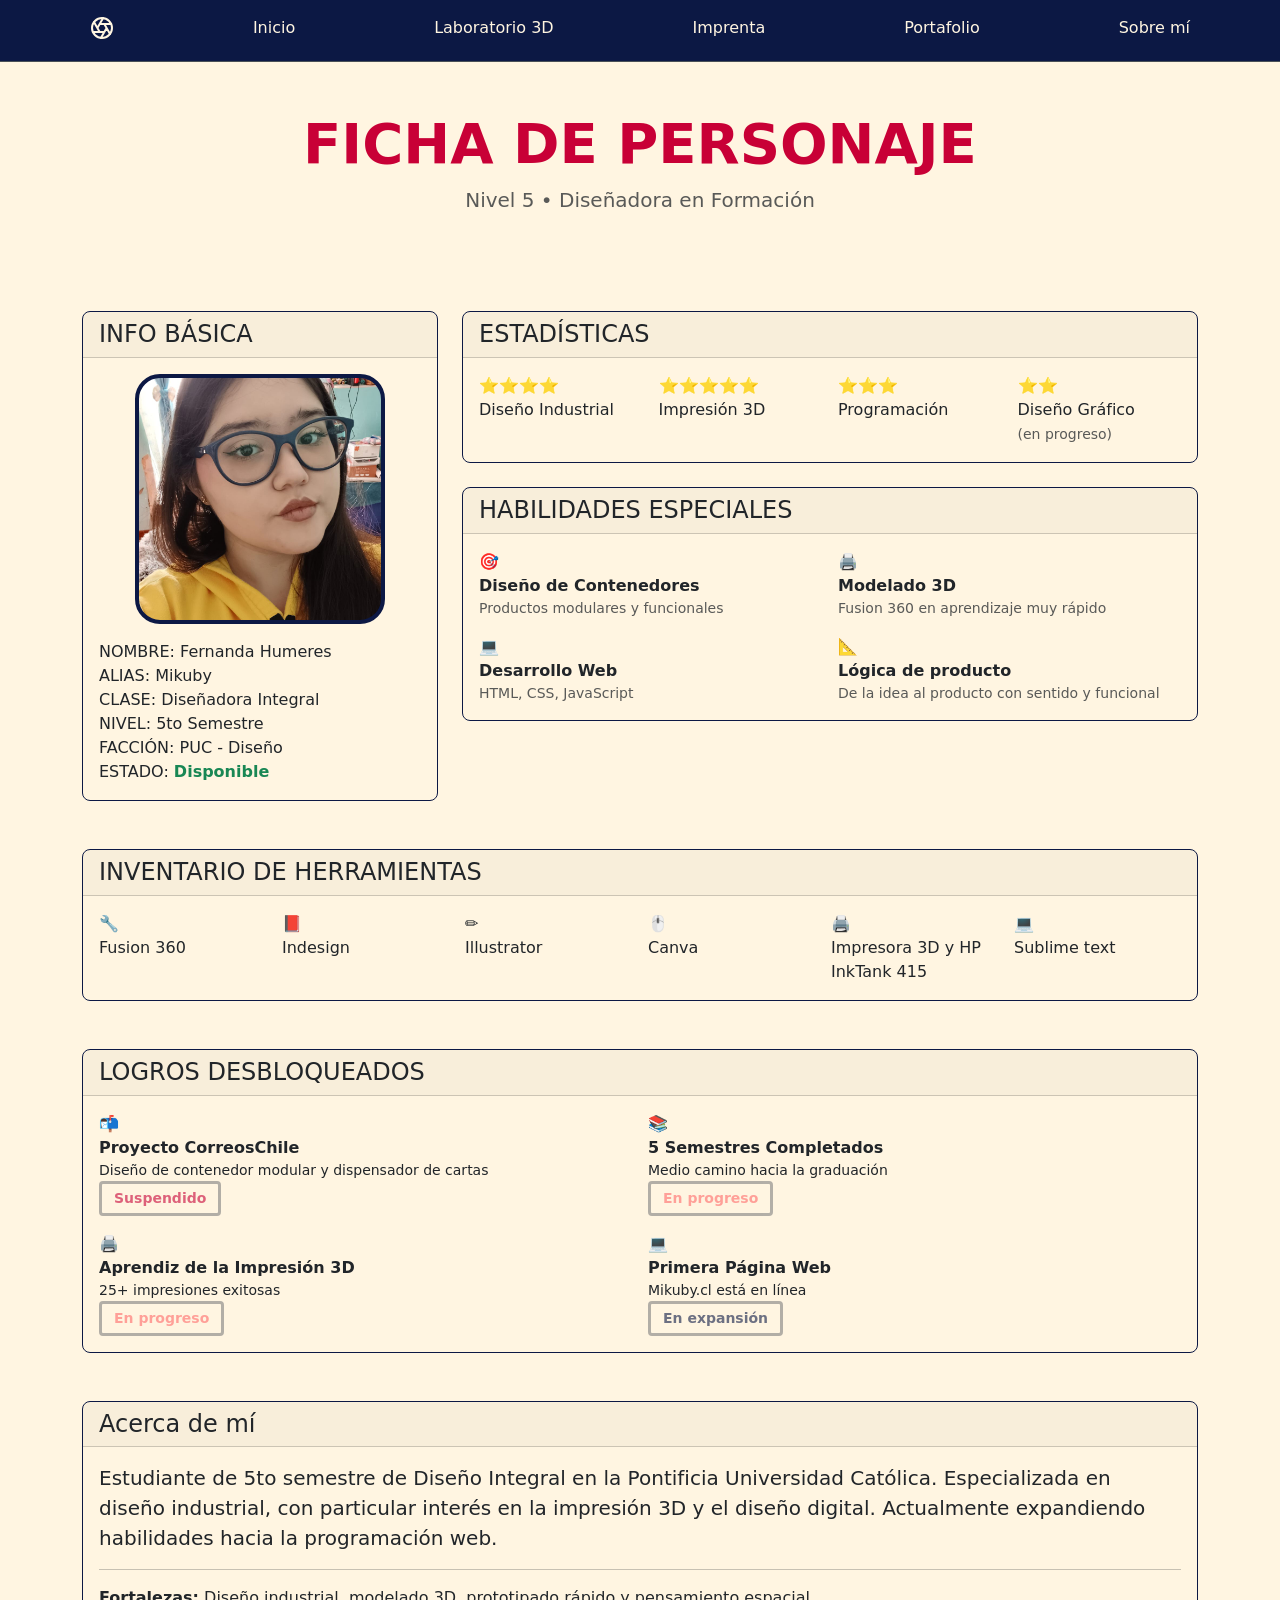
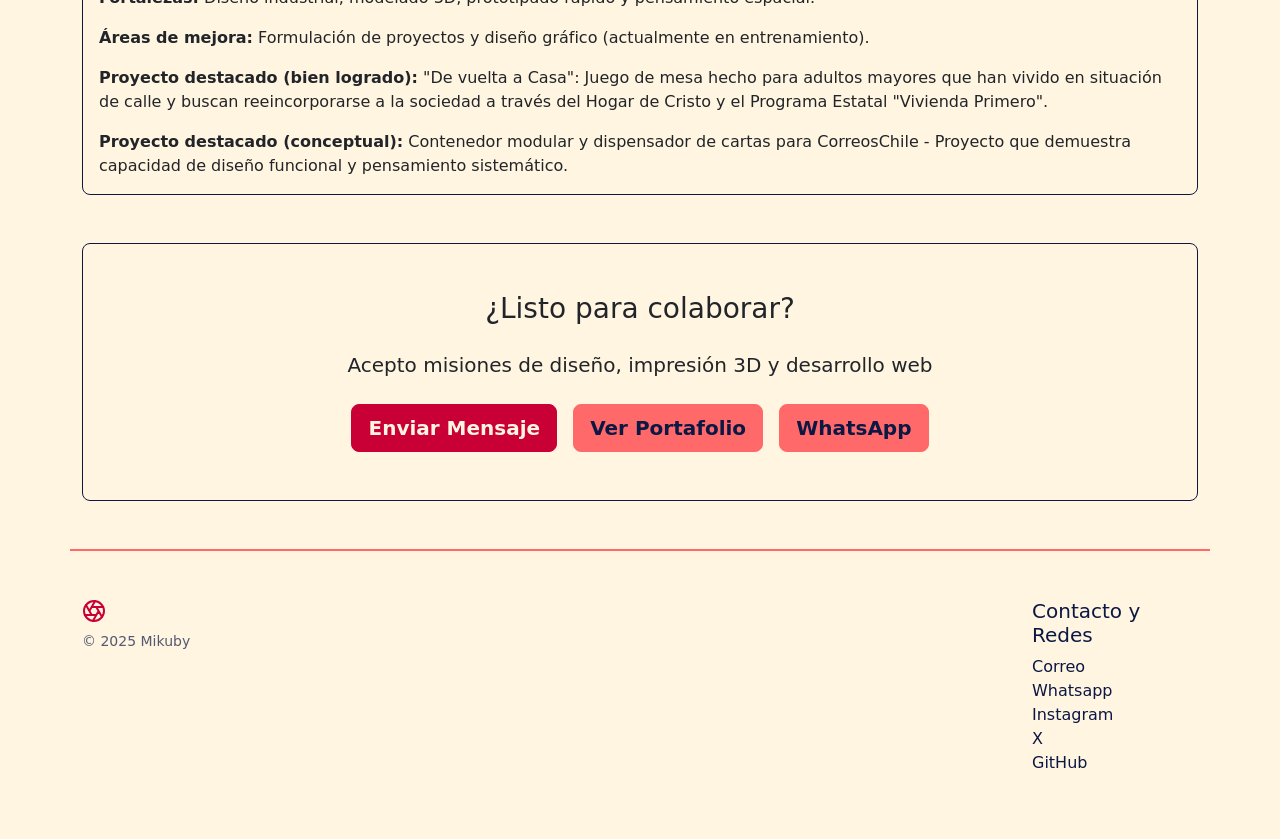
==== commit 51330d25: "Add files via upload" ====
--- a/about.html
+++ b/about.html
@@ -93,7 +93,7 @@
                 <div class="col-lg-4">
                     <div class="card ficha-card h-100">
                         <div class="card-header ficha-header">
-                            <h2 class="mb-0 h4">👤 INFO BÁSICA</h2>
+                            <h2 class="mb-0 h4">INFO BÁSICA</h2>
                         </div>
                         <div class="card-body">
                             <div class="fefy-img mx-auto mb-3" role="img" aria-label="Foto de perfil de Fernanda Humeres"></div>
@@ -125,7 +125,7 @@
                             
                             <div class="info-item">
                                 <span class="info-label">ESTADO:</span>
-                                <span class="info-value text-success fw-bold">🟢 Disponible</span>
+                                <span class="info-value text-success fw-bold">Disponible</span>
                             </div>
                         </div>
                     </div>
@@ -139,7 +139,7 @@
                         <div class="col-12">
                             <div class="card ficha-card">
                                 <div class="card-header ficha-header">
-                                    <h2 class="mb-0 h4">📊 ESTADÍSTICAS</h2>
+                                    <h2 class="mb-0 h4">ESTADÍSTICAS</h2>
                                 </div>
                                 <div class="card-body">
                                     <div class="row g-3">
@@ -177,7 +177,7 @@
                         <div class="col-12">
                             <div class="card ficha-card">
                                 <div class="card-header ficha-header">
-                                    <h2 class="mb-0 h4">✨ HABILIDADES ESPECIALES</h2>
+                                    <h2 class="mb-0 h4">HABILIDADES ESPECIALES</h2>
                                 </div>
                                 <div class="card-body">
                                     <div class="row g-3">
@@ -232,7 +232,7 @@
         <div class="container my-5">
             <div class="card ficha-card">
                 <div class="card-header ficha-header">
-                    <h2 class="mb-0 h4">🎒 INVENTARIO DE HERRAMIENTAS</h2>
+                    <h2 class="mb-0 h4">INVENTARIO DE HERRAMIENTAS</h2>
                 </div>
                 <div class="card-body">
                     <div class="row row-cols-2 row-cols-md-3 row-cols-lg-6 g-3">
@@ -281,13 +281,13 @@
         <div class="container my-5">
             <div class="card ficha-card">
                 <div class="card-header ficha-header">
-                    <h2 class="mb-0 h4">🏆 LOGROS DESBLOQUEADOS</h2>
+                    <h2 class="mb-0 h4">LOGROS DESBLOQUEADOS</h2>
                 </div>
                 <div class="card-body">
                     <div class="row g-3">
                         <div class="col-md-6">
                             <div class="achievement-item">
-                                <span class="achievement-icon" aria-hidden="true">🔬</span>
+                                <span class="achievement-icon" aria-hidden="true">📬</span>
                                 <div>
                                     <strong>Proyecto CorreosChile</strong>
                                     <p class="mb-0 small">Diseño de contenedor modular y dispensador de cartas</p>
@@ -334,7 +334,7 @@
         <div class="container my-5">
             <div class="card ficha-card">
                 <div class="card-header ficha-header">
-                    <h2 class="mb-0 h4">📖 Acerca de mí</h2>
+                    <h2 class="mb-0 h4">Acerca de mí</h2>
                 </div>
                 <div class="card-body">
                     <p class="lead">
@@ -369,13 +369,13 @@
                     <p class="lead mb-4">Acepto misiones de diseño, impresión 3D y desarrollo web</p>
                     <div class="d-flex gap-3 justify-content-center flex-wrap">
                         <a href="mailto:fernanda.humeres@uc.cl" class="btn btn-mikuby-primary btn-lg">
-                            📧 Enviar Mensaje
+                            Enviar Mensaje
                         </a>
                         <a href="portafolio.html" class="btn btn-mikuby-secondary btn-lg">
-                            📁 Ver Portafolio
+                            Ver Portafolio
                         </a>
                         <a href="https://wa.me/946880906" class="btn btn-mikuby-secondary btn-lg" target="_blank" rel="noopener">
-                            💬 WhatsApp
+                            WhatsApp
                         </a>
                     </div>
                 </div>
